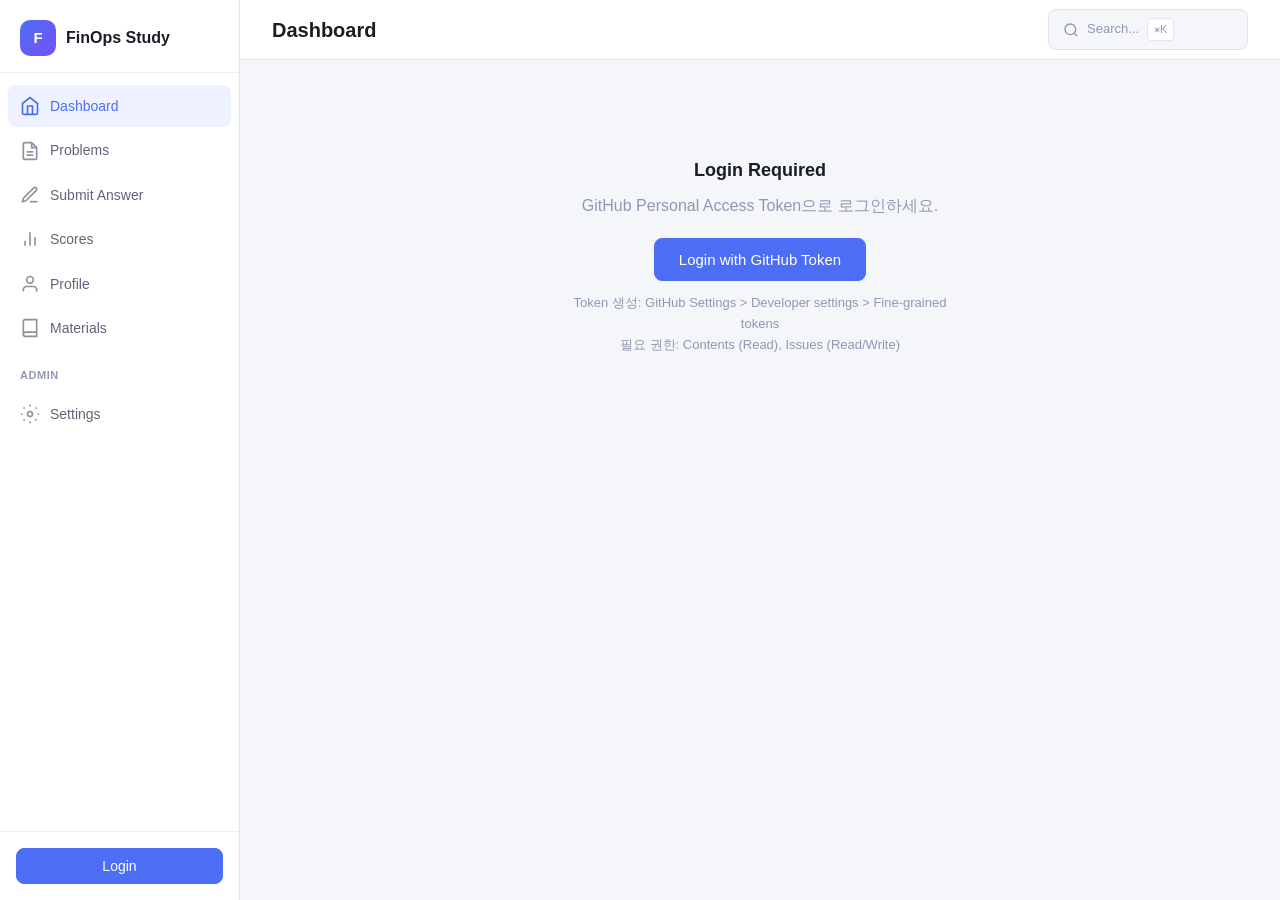
==== platform/frontend/index.html @ 5389b480 "Restructure repo: weeks/ + members/ + platform/ Root now shows only: - weeks/       — study material" ====
<!DOCTYPE html>
<html lang="ko">
<head>
  <meta charset="UTF-8">
  <meta name="viewport" content="width=device-width, initial-scale=1.0">
  <title>FinOps Study</title>
  <link rel="stylesheet" href="css/style.css">
</head>
<body>
  <div class="layout">
    <!-- Sidebar -->
    <aside class="sidebar">
      <div class="sidebar-brand">
        <div class="brand-icon">F</div>
        <span class="brand-text">FinOps Study</span>
      </div>
      <nav class="sidebar-nav">
        <a href="index.html" class="sidebar-link active">
          <svg viewBox="0 0 24 24" fill="none" stroke="currentColor" stroke-width="2"><path d="M3 9l9-7 9 7v11a2 2 0 0 1-2 2H5a2 2 0 0 1-2-2z"/><polyline points="9 22 9 12 15 12 15 22"/></svg>
          Dashboard
        </a>
        <a href="problems.html" class="sidebar-link">
          <svg viewBox="0 0 24 24" fill="none" stroke="currentColor" stroke-width="2"><path d="M14 2H6a2 2 0 0 0-2 2v16a2 2 0 0 0 2 2h12a2 2 0 0 0 2-2V8z"/><polyline points="14 2 14 8 20 8"/><line x1="16" y1="13" x2="8" y2="13"/><line x1="16" y1="17" x2="8" y2="17"/></svg>
          Problems
        </a>
        <a href="submit.html" class="sidebar-link">
          <svg viewBox="0 0 24 24" fill="none" stroke="currentColor" stroke-width="2"><path d="M12 20h9"/><path d="M16.5 3.5a2.121 2.121 0 0 1 3 3L7 19l-4 1 1-4L16.5 3.5z"/></svg>
          Submit Answer
        </a>
        <a href="scores.html" class="sidebar-link">
          <svg viewBox="0 0 24 24" fill="none" stroke="currentColor" stroke-width="2"><path d="M18 20V10"/><path d="M12 20V4"/><path d="M6 20v-6"/></svg>
          Scores
        </a>
        <a href="profile.html" class="sidebar-link">
          <svg viewBox="0 0 24 24" fill="none" stroke="currentColor" stroke-width="2"><path d="M20 21v-2a4 4 0 0 0-4-4H8a4 4 0 0 0-4 4v2"/><circle cx="12" cy="7" r="4"/></svg>
          Profile
        </a>
        <a href="materials.html" class="sidebar-link">
          <svg viewBox="0 0 24 24" fill="none" stroke="currentColor" stroke-width="2"><path d="M4 19.5A2.5 2.5 0 0 1 6.5 17H20"/><path d="M6.5 2H20v20H6.5A2.5 2.5 0 0 1 4 19.5v-15A2.5 2.5 0 0 1 6.5 2z"/></svg>
          Materials
        </a>
        <div class="sidebar-section-label">Admin</div>
        <a href="admin.html" class="sidebar-link">
          <svg viewBox="0 0 24 24" fill="none" stroke="currentColor" stroke-width="2"><circle cx="12" cy="12" r="3"/><path d="M12 1v2M12 21v2M4.22 4.22l1.42 1.42M18.36 18.36l1.42 1.42M1 12h2M21 12h2M4.22 19.78l1.42-1.42M18.36 5.64l1.42-1.42"/></svg>
          Settings
        </a>
      </nav>
      <div class="sidebar-footer" id="auth-area">
        <!-- Filled by JS -->
      </div>
    </aside>

    <!-- Main -->
    <div class="main">
      <header class="topbar">
        <div class="topbar-left">
          <h1>Dashboard</h1>
        </div>
        <div class="topbar-right">
          <div class="search-box">
            <svg width="16" height="16" viewBox="0 0 24 24" fill="none" stroke="currentColor" stroke-width="2"><circle cx="11" cy="11" r="8"/><line x1="21" y1="21" x2="16.65" y2="16.65"/></svg>
            Search...
            <kbd>&#8984;K</kbd>
          </div>
        </div>
      </header>

      <div class="content">
        <div id="dashboard-loading" class="loading">
          <div class="spinner"></div>
          <p>Loading...</p>
        </div>

        <!-- Login Required -->
        <div id="login-prompt" style="display:none;">
          <div class="empty-state">
            <h3>Login Required</h3>
            <p>GitHub Personal Access Token으로 로그인하세요.</p>
            <button onclick="showLoginModal()" class="btn btn-primary btn-lg" style="margin-top:20px;">Login with GitHub Token</button>
            <p style="margin-top:12px; font-size:13px;">
              Token 생성: GitHub Settings &gt; Developer settings &gt; Fine-grained tokens<br>
              필요 권한: Contents (Read), Issues (Read/Write)
            </p>
          </div>
        </div>

        <!-- Dashboard Content -->
        <div id="dashboard-content" style="display:none;">
          <div class="stats-row" id="stats-row"></div>

          <!-- Info Banner -->
          <div class="info-banner">
            <svg width="20" height="20" viewBox="0 0 24 24" fill="none" stroke="currentColor" stroke-width="2"><circle cx="12" cy="12" r="10"/><line x1="12" y1="16" x2="12" y2="12"/><line x1="12" y1="8" x2="12.01" y2="8"/></svg>
            <div>매주 새로운 FinOps 문제가 배정됩니다. <strong>Problems</strong>에서 문제를 확인하고, <strong>Submit Answer</strong>에서 답안을 제출하세요. 정답 공개일에 자동 채점됩니다.</div>
          </div>

          <!-- Tabs -->
          <div class="tabs" id="week-tabs">
            <div class="tab active" data-filter="active">
              <svg viewBox="0 0 24 24" fill="none" stroke="currentColor" stroke-width="2"><rect x="3" y="4" width="18" height="18" rx="2" ry="2"/><line x1="16" y1="2" x2="16" y2="6"/><line x1="8" y1="2" x2="8" y2="6"/></svg>
              Active Weeks <span class="tab-count" id="active-count"></span>
            </div>
            <div class="tab" data-filter="revealed">
              <svg viewBox="0 0 24 24" fill="none" stroke="currentColor" stroke-width="2"><polyline points="20 6 9 17 4 12"/></svg>
              Revealed <span class="tab-count" id="revealed-count"></span>
            </div>
          </div>

          <!-- Week Cards -->
          <div class="grid grid-3" id="weeks-grid"></div>
        </div>
      </div>
    </div>
  </div>

  <!-- Login Modal -->
  <div class="modal-overlay" id="login-modal">
    <div class="modal">
      <h2>GitHub Login</h2>
      <div class="form-group">
        <label for="token-input">Personal Access Token</label>
        <input type="password" id="token-input" placeholder="ghp_xxxxxxxxxxxx">
        <p class="form-hint">GitHub에서 발급한 토큰을 입력하세요.</p>
      </div>
      <p id="login-error" class="error" style="color:var(--red); font-size:13px;"></p>
      <div style="display:flex; gap:8px; justify-content:flex-end; margin-top:20px;">
        <button onclick="hideLoginModal()" class="btn">Cancel</button>
        <button onclick="handleLogin()" class="btn btn-primary">Login</button>
      </div>
    </div>
  </div>

  <script src="js/app.js"></script>
  <script>
    const GRADIENTS = ['grad-teal', 'grad-blue', 'grad-purple', 'grad-orange', 'grad-pink', 'grad-green'];

    document.addEventListener('DOMContentLoaded', async () => {
      await APP.init();
      const loading = document.getElementById('dashboard-loading');

      if (!APP.isLoggedIn()) {
        loading.style.display = 'none';
        document.getElementById('login-prompt').style.display = 'block';
        return;
      }

      try {
        const weekFiles = await APP.listDir('platform/config/weeks');
        const weeks = [];
        for (const f of weekFiles) {
          if (f.name.endsWith('.yaml')) {
            try { weeks.push(await APP.getYAML(`platform/config/weeks/${f.name}`)); } catch {}
          }
        }

        let memberCount = 0;
        try {
          const m = await APP.getFileContent('platform/config/members.yaml');
          memberCount = (m.match(/- username:/g) || []).length;
        } catch {}

        const today = new Date().toISOString().split('T')[0];
        const revealed = weeks.filter(w => w.reveal_date && w.reveal_date <= today);
        const active = weeks.filter(w => !w.reveal_date || w.reveal_date > today);

        // Stats
        document.getElementById('stats-row').innerHTML = `
          <div class="stat-card"><div class="stat-value">${weeks.length}</div><div class="stat-label">Total Weeks</div></div>
          <div class="stat-card"><div class="stat-value">${memberCount}</div><div class="stat-label">Members</div></div>
          <div class="stat-card"><div class="stat-value">${active.length}</div><div class="stat-label">Active</div></div>
          <div class="stat-card"><div class="stat-value">${revealed.length}</div><div class="stat-label">Revealed</div></div>
        `;

        document.getElementById('active-count').textContent = `(${active.length})`;
        document.getElementById('revealed-count').textContent = `(${revealed.length})`;

        // Render cards
        renderWeekCards(weeks, today);

        // Tab switching
        document.querySelectorAll('#week-tabs .tab').forEach(tab => {
          tab.addEventListener('click', () => {
            document.querySelectorAll('#week-tabs .tab').forEach(t => t.classList.remove('active'));
            tab.classList.add('active');
            renderWeekCards(weeks, today, tab.dataset.filter);
          });
        });

        loading.style.display = 'none';
        document.getElementById('dashboard-content').style.display = 'block';
      } catch (e) {
        loading.innerHTML = `<div class="alert alert-error">${escapeHtml(e.message)}</div>`;
      }
    });

    function renderWeekCards(weeks, today, filter = 'active') {
      const grid = document.getElementById('weeks-grid');
      const filtered = weeks.filter(w => {
        const isRevealed = w.reveal_date && w.reveal_date <= today;
        return filter === 'revealed' ? isRevealed : !isRevealed;
      });

      if (!filtered.length) {
        grid.innerHTML = `<div class="empty-state" style="grid-column:1/-1;"><h3>No weeks</h3><p>${filter === 'revealed' ? '아직 공개된 주차가 없습니다.' : '새 주차가 곧 추가됩니다.'}</p></div>`;
        return;
      }

      grid.innerHTML = filtered.map((w, i) => {
        const grad = GRADIENTS[((w.week || i) - 1) % GRADIENTS.length];
        const isRevealed = w.reveal_date && w.reveal_date <= today;
        return `
          <a href="problems.html?week=${w.week}" class="card card-gradient" style="text-decoration:none; color:inherit;">
            <div class="card-cover ${grad}">
              <span class="cover-badge">${w.level || 'L1'}</span>
              <div class="cover-label">Week ${w.week}</div>
              <div class="cover-title">${escapeHtml(w.description || `${w.level} Problems`)}</div>
            </div>
            <div class="card-meta">
              <span class="meta-item">
                <svg width="14" height="14" viewBox="0 0 24 24" fill="none" stroke="currentColor" stroke-width="2"><path d="M14 2H6a2 2 0 0 0-2 2v16a2 2 0 0 0 2 2h12a2 2 0 0 0 2-2V8z"/></svg>
                ${w.num_problems || 3} problems
              </span>
              <span class="meta-item">
                <svg width="14" height="14" viewBox="0 0 24 24" fill="none" stroke="currentColor" stroke-width="2"><rect x="3" y="4" width="18" height="18" rx="2" ry="2"/><line x1="16" y1="2" x2="16" y2="6"/><line x1="8" y1="2" x2="8" y2="6"/></svg>
                Reveal: ${formatDate(w.reveal_date)}
              </span>
            </div>
            <div class="card-actions">
              <span class="badge ${isRevealed ? 'badge-revealed' : 'badge-pending'}">${isRevealed ? 'Revealed' : 'Pending'}</span>
              <span class="arrow">&rarr;</span>
            </div>
          </a>
        `;
      }).join('');
    }
  </script>
</body>
</html>
---- platform/frontend/css/style.css ----
/* ── Reset & Base ── */
*, *::before, *::after { box-sizing: border-box; margin: 0; padding: 0; }

:root {
  --bg: #f5f6fa;
  --bg-white: #ffffff;
  --bg-hover: #f0f1f5;
  --border: #e2e5ee;
  --border-light: #eceef4;
  --text: #1a1d26;
  --text-secondary: #5f6577;
  --text-muted: #9098b1;
  --primary: #4c6ef5;
  --primary-light: #eef1ff;
  --primary-dark: #3b5bdb;
  --green: #12b886;
  --green-light: #e6fcf5;
  --red: #fa5252;
  --red-light: #fff5f5;
  --orange: #fd7e14;
  --orange-light: #fff9db;
  --purple: #7950f2;
  --teal: #20c997;
  --radius: 12px;
  --radius-sm: 8px;
  --radius-xs: 6px;
  --shadow-sm: 0 1px 3px rgba(0,0,0,0.04), 0 1px 2px rgba(0,0,0,0.06);
  --shadow: 0 2px 8px rgba(0,0,0,0.06), 0 0 1px rgba(0,0,0,0.08);
  --shadow-lg: 0 8px 24px rgba(0,0,0,0.08), 0 0 1px rgba(0,0,0,0.08);
  --font: 'Inter', -apple-system, BlinkMacSystemFont, 'Segoe UI', Helvetica, Arial, sans-serif;
  --mono: 'SF Mono', 'Fira Code', 'JetBrains Mono', Consolas, monospace;
  --sidebar-w: 240px;
  --topbar-h: 60px;
}

@import url('https://fonts.googleapis.com/css2?family=Inter:wght@400;500;600;700&display=swap');

body {
  font-family: var(--font);
  background: var(--bg);
  color: var(--text);
  line-height: 1.6;
  min-height: 100vh;
  display: flex;
}

a { color: var(--primary); text-decoration: none; }
a:hover { color: var(--primary-dark); }

/* ── Layout: Sidebar + Main ── */
.layout {
  display: flex;
  width: 100%;
  min-height: 100vh;
}

/* ── Sidebar ── */
.sidebar {
  width: var(--sidebar-w);
  background: var(--bg-white);
  border-right: 1px solid var(--border);
  display: flex;
  flex-direction: column;
  position: fixed;
  top: 0;
  left: 0;
  bottom: 0;
  z-index: 100;
}

.sidebar-brand {
  padding: 20px 20px 16px;
  display: flex;
  align-items: center;
  gap: 10px;
  border-bottom: 1px solid var(--border-light);
}

.sidebar-brand .brand-icon {
  width: 36px;
  height: 36px;
  border-radius: 10px;
  background: linear-gradient(135deg, #4c6ef5, #7950f2);
  display: flex;
  align-items: center;
  justify-content: center;
  color: #fff;
  font-weight: 700;
  font-size: 15px;
}

.sidebar-brand .brand-text {
  font-weight: 700;
  font-size: 16px;
  color: var(--text);
}

.sidebar-nav {
  flex: 1;
  padding: 12px 8px;
  display: flex;
  flex-direction: column;
  gap: 2px;
}

.sidebar-section-label {
  font-size: 11px;
  font-weight: 600;
  text-transform: uppercase;
  letter-spacing: 0.05em;
  color: var(--text-muted);
  padding: 16px 12px 6px;
}

.sidebar-link {
  display: flex;
  align-items: center;
  gap: 10px;
  padding: 10px 12px;
  border-radius: var(--radius-sm);
  font-size: 14px;
  font-weight: 500;
  color: var(--text-secondary);
  transition: all 0.15s ease;
  cursor: pointer;
}

.sidebar-link:hover {
  background: var(--bg-hover);
  color: var(--text);
  text-decoration: none;
}

.sidebar-link.active {
  background: var(--primary-light);
  color: var(--primary);
}

.sidebar-link svg {
  width: 20px;
  height: 20px;
  flex-shrink: 0;
  opacity: 0.7;
}

.sidebar-link.active svg { opacity: 1; }

.sidebar-footer {
  padding: 16px;
  border-top: 1px solid var(--border-light);
}

.sidebar-user {
  display: flex;
  align-items: center;
  gap: 10px;
  padding: 8px;
  border-radius: var(--radius-sm);
}

.sidebar-user .avatar {
  width: 32px;
  height: 32px;
  border-radius: 50%;
  background: linear-gradient(135deg, #4c6ef5, #7950f2);
  display: flex;
  align-items: center;
  justify-content: center;
  color: #fff;
  font-weight: 600;
  font-size: 13px;
}

.sidebar-user .user-info {
  flex: 1;
  min-width: 0;
}

.sidebar-user .user-name {
  font-size: 13px;
  font-weight: 600;
  color: var(--text);
  white-space: nowrap;
  overflow: hidden;
  text-overflow: ellipsis;
}

.sidebar-user .user-role {
  font-size: 11px;
  color: var(--text-muted);
}

/* ── Main Content ── */
.main {
  flex: 1;
  margin-left: var(--sidebar-w);
  min-height: 100vh;
}

/* ── Top Bar ── */
.topbar {
  height: var(--topbar-h);
  background: var(--bg-white);
  border-bottom: 1px solid var(--border);
  display: flex;
  align-items: center;
  justify-content: space-between;
  padding: 0 32px;
  position: sticky;
  top: 0;
  z-index: 50;
}

.topbar-left {
  display: flex;
  align-items: center;
  gap: 8px;
}

.topbar-left h1 {
  font-size: 20px;
  font-weight: 700;
}

.topbar-right {
  display: flex;
  align-items: center;
  gap: 12px;
}

.search-box {
  display: flex;
  align-items: center;
  gap: 8px;
  padding: 8px 14px;
  background: var(--bg);
  border: 1px solid var(--border);
  border-radius: var(--radius-sm);
  color: var(--text-muted);
  font-size: 13px;
  min-width: 200px;
}

.search-box kbd {
  font-family: var(--font);
  font-size: 11px;
  padding: 2px 6px;
  background: var(--bg-white);
  border: 1px solid var(--border);
  border-radius: 4px;
  color: var(--text-muted);
}

.topbar-icon {
  width: 36px;
  height: 36px;
  border-radius: var(--radius-sm);
  display: flex;
  align-items: center;
  justify-content: center;
  color: var(--text-secondary);
  cursor: pointer;
  transition: background 0.15s;
}

.topbar-icon:hover { background: var(--bg-hover); }

/* ── Content Area ── */
.content { padding: 32px; }

/* ── Buttons ── */
.btn {
  display: inline-flex;
  align-items: center;
  justify-content: center;
  gap: 6px;
  padding: 9px 18px;
  font-size: 14px;
  font-weight: 500;
  font-family: var(--font);
  border: 1px solid var(--border);
  border-radius: var(--radius-sm);
  background: var(--bg-white);
  color: var(--text);
  cursor: pointer;
  transition: all 0.15s ease;
  white-space: nowrap;
}

.btn:hover { background: var(--bg-hover); border-color: #ccc; }
.btn-sm { padding: 6px 12px; font-size: 13px; border-radius: var(--radius-xs); }
.btn-lg { padding: 12px 24px; font-size: 15px; }

.btn-primary {
  background: var(--primary);
  border-color: var(--primary);
  color: #fff;
}
.btn-primary:hover { background: var(--primary-dark); border-color: var(--primary-dark); }

.btn-green {
  background: var(--green);
  border-color: var(--green);
  color: #fff;
}
.btn-green:hover { background: #0ca678; }

.btn-ghost {
  background: transparent;
  border-color: transparent;
  color: var(--text-secondary);
}
.btn-ghost:hover { background: var(--bg-hover); }

.btn[disabled] { opacity: 0.5; cursor: not-allowed; }

/* ── Cards ── */
.card {
  background: var(--bg-white);
  border: 1px solid var(--border);
  border-radius: var(--radius);
  overflow: hidden;
  box-shadow: var(--shadow-sm);
  transition: box-shadow 0.2s ease;
}

.card:hover { box-shadow: var(--shadow); }

.card-body { padding: 20px; }
.card-body-lg { padding: 24px; }

.card-header-bar {
  display: flex;
  align-items: center;
  justify-content: space-between;
  padding: 16px 20px;
  border-bottom: 1px solid var(--border-light);
}

/* Gradient card headers (CupixWorks style) */
.card-gradient {
  position: relative;
  overflow: hidden;
}

.card-gradient .card-cover {
  height: 100px;
  padding: 20px;
  display: flex;
  flex-direction: column;
  justify-content: flex-end;
  position: relative;
}

.card-cover .cover-label {
  font-size: 12px;
  opacity: 0.85;
  color: #fff;
}

.card-cover .cover-title {
  font-size: 18px;
  font-weight: 700;
  color: #fff;
  margin-top: 2px;
}

.card-cover .cover-badge {
  position: absolute;
  top: 12px;
  right: 12px;
  padding: 3px 10px;
  font-size: 11px;
  font-weight: 600;
  text-transform: uppercase;
  letter-spacing: 0.04em;
  color: #fff;
  background: rgba(255,255,255,0.2);
  backdrop-filter: blur(8px);
  border-radius: 20px;
}

.grad-teal { background: linear-gradient(135deg, #12b886, #20c997); }
.grad-blue { background: linear-gradient(135deg, #4c6ef5, #5c7cfa); }
.grad-purple { background: linear-gradient(135deg, #7950f2, #9775fa); }
.grad-orange { background: linear-gradient(135deg, #fd7e14, #ffa94d); }
.grad-pink { background: linear-gradient(135deg, #e64980, #f06595); }
.grad-green { background: linear-gradient(135deg, #2b8a3e, #51cf66); }

.card-gradient .card-meta {
  padding: 14px 20px;
  display: flex;
  align-items: center;
  gap: 16px;
  font-size: 13px;
  color: var(--text-muted);
  border-bottom: 1px solid var(--border-light);
}

.card-gradient .card-meta svg { width: 14px; height: 14px; }

.card-gradient .card-actions {
  padding: 12px 20px;
  display: flex;
  align-items: center;
  justify-content: space-between;
  font-size: 13px;
  color: var(--text-muted);
}

.card-gradient .card-actions .arrow {
  color: var(--text-muted);
  transition: transform 0.2s;
}

.card-gradient:hover .card-actions .arrow { transform: translateX(4px); }

/* ── Badges ── */
.badge {
  display: inline-flex;
  align-items: center;
  gap: 4px;
  padding: 3px 10px;
  font-size: 12px;
  font-weight: 600;
  border-radius: 20px;
}

.badge-L1 { background: #dbeafe; color: #1d4ed8; }
.badge-L2 { background: #fef3c7; color: #b45309; }
.badge-L3 { background: #fce7f3; color: #be185d; }
.badge-admin { background: #ede9fe; color: var(--purple); }
.badge-revealed { background: var(--green-light); color: #087f5b; }
.badge-pending { background: var(--orange-light); color: #e67700; }
.badge-submitted { background: #dbeafe; color: #1d4ed8; }

/* ── Info Banner ── */
.info-banner {
  display: flex;
  align-items: flex-start;
  gap: 12px;
  padding: 14px 18px;
  background: var(--primary-light);
  border: 1px solid #d0d7ff;
  border-radius: var(--radius-sm);
  font-size: 14px;
  color: var(--text-secondary);
  margin-bottom: 24px;
}

.info-banner svg { flex-shrink: 0; color: var(--primary); margin-top: 2px; }

/* ── Tabs (pill-style) ── */
.tabs {
  display: inline-flex;
  gap: 4px;
  padding: 4px;
  background: var(--bg);
  border: 1px solid var(--border);
  border-radius: var(--radius-sm);
  margin-bottom: 24px;
}

.tab {
  display: inline-flex;
  align-items: center;
  gap: 6px;
  padding: 8px 16px;
  font-size: 14px;
  font-weight: 500;
  color: var(--text-secondary);
  border-radius: var(--radius-xs);
  cursor: pointer;
  transition: all 0.15s ease;
  white-space: nowrap;
}

.tab:hover { color: var(--text); background: var(--bg-white); }
.tab.active { color: var(--text); background: var(--bg-white); box-shadow: var(--shadow-sm); }

.tab svg { width: 16px; height: 16px; }
.tab .tab-count { font-size: 12px; color: var(--text-muted); }

/* ── Tables ── */
table {
  width: 100%;
  border-collapse: collapse;
  font-size: 14px;
}

th, td {
  padding: 12px 16px;
  text-align: left;
  border-bottom: 1px solid var(--border-light);
}

th {
  font-weight: 600;
  font-size: 12px;
  text-transform: uppercase;
  letter-spacing: 0.04em;
  color: var(--text-muted);
  background: var(--bg);
}

tr:hover td { background: #fafbfd; }

/* ── Forms ── */
.form-group { margin-bottom: 20px; }

.form-group label {
  display: block;
  font-size: 13px;
  font-weight: 600;
  margin-bottom: 6px;
  color: var(--text);
}

.form-hint {
  font-size: 12px;
  color: var(--text-muted);
  margin-top: 4px;
}

input[type="text"],
input[type="number"],
input[type="date"],
input[type="password"],
textarea,
select {
  width: 100%;
  padding: 10px 14px;
  font-size: 14px;
  font-family: var(--font);
  background: var(--bg-white);
  color: var(--text);
  border: 1px solid var(--border);
  border-radius: var(--radius-sm);
  transition: border-color 0.15s, box-shadow 0.15s;
}

input:focus, textarea:focus, select:focus {
  outline: none;
  border-color: var(--primary);
  box-shadow: 0 0 0 3px rgba(76, 110, 245, 0.1);
}

textarea { min-height: 120px; resize: vertical; }

/* ── Code blocks ── */
pre {
  background: #1e1e2e;
  border-radius: var(--radius-sm);
  padding: 20px;
  overflow-x: auto;
  font-family: var(--mono);
  font-size: 13px;
  line-height: 1.6;
  color: #cdd6f4;
  margin: 0;
}

code {
  font-family: var(--mono);
  font-size: 13px;
  background: var(--bg);
  padding: 2px 6px;
  border-radius: 4px;
  color: var(--primary);
}

pre code { background: none; padding: 0; color: inherit; }

/* ── Modal ── */
.modal-overlay {
  display: none;
  position: fixed;
  inset: 0;
  background: rgba(0, 0, 0, 0.4);
  backdrop-filter: blur(4px);
  z-index: 200;
  align-items: center;
  justify-content: center;
}

.modal-overlay.active { display: flex; }

.modal {
  background: var(--bg-white);
  border-radius: var(--radius);
  padding: 28px;
  width: 100%;
  max-width: 420px;
  box-shadow: var(--shadow-lg);
}

.modal h2 { font-size: 18px; margin-bottom: 20px; }
.modal .error { color: var(--red); font-size: 13px; margin-top: 8px; }

/* ── Grid ── */
.grid { display: grid; gap: 20px; }
.grid-2 { grid-template-columns: repeat(auto-fill, minmax(300px, 1fr)); }
.grid-3 { grid-template-columns: repeat(auto-fill, minmax(320px, 1fr)); }

/* ── Stats Row ── */
.stats-row {
  display: grid;
  grid-template-columns: repeat(auto-fit, minmax(160px, 1fr));
  gap: 16px;
  margin-bottom: 28px;
}

.stat-card {
  background: var(--bg-white);
  border: 1px solid var(--border);
  border-radius: var(--radius);
  padding: 20px;
  text-align: center;
}

.stat-card .stat-value {
  font-size: 32px;
  font-weight: 700;
  color: var(--text);
  line-height: 1.2;
}

.stat-card .stat-label {
  font-size: 12px;
  font-weight: 500;
  color: var(--text-muted);
  margin-top: 4px;
  text-transform: uppercase;
  letter-spacing: 0.04em;
}

/* ── Progress bar ── */
.progress-bar {
  height: 6px;
  background: var(--bg);
  border-radius: 3px;
  overflow: hidden;
}

.progress-bar .fill {
  height: 100%;
  border-radius: 3px;
  transition: width 0.4s ease;
}

.fill-green { background: var(--green); }
.fill-orange { background: var(--orange); }
.fill-red { background: var(--red); }
.fill-blue { background: var(--primary); }

/* ── Loading ── */
.loading {
  text-align: center;
  padding: 48px;
  color: var(--text-muted);
}

.spinner {
  width: 28px;
  height: 28px;
  border: 3px solid var(--border);
  border-top-color: var(--primary);
  border-radius: 50%;
  animation: spin 0.7s linear infinite;
  margin: 0 auto 12px;
}

@keyframes spin { to { transform: rotate(360deg); } }

/* ── Alerts ── */
.alert {
  padding: 14px 18px;
  border-radius: var(--radius-sm);
  font-size: 14px;
  margin-bottom: 16px;
  display: flex;
  align-items: flex-start;
  gap: 10px;
}

.alert-info { background: var(--primary-light); border: 1px solid #d0d7ff; color: #3b5bdb; }
.alert-success { background: var(--green-light); border: 1px solid #96f2d7; color: #087f5b; }
.alert-warning { background: var(--orange-light); border: 1px solid #ffe8a3; color: #e67700; }
.alert-error { background: var(--red-light); border: 1px solid #ffc9c9; color: #c92a2a; }

/* ── Empty state ── */
.empty-state {
  text-align: center;
  padding: 64px 24px;
  color: var(--text-muted);
}

.empty-state h3 { color: var(--text); margin-bottom: 8px; font-size: 18px; }
.empty-state p { max-width: 400px; margin: 0 auto; }

/* ── Section heading ── */
.section-heading {
  font-size: 16px;
  font-weight: 700;
  color: var(--text);
  margin-bottom: 16px;
}

/* ── Two-column form grid ── */
.form-grid {
  display: grid;
  grid-template-columns: 1fr 1fr;
  gap: 16px;
}

/* ── Quick Action Buttons Row ── */
.quick-actions {
  display: flex;
  gap: 12px;
  flex-wrap: wrap;
}

/* ── Metric item ── */
.meta-item {
  display: inline-flex;
  align-items: center;
  gap: 4px;
}

/* ── Drop Zone ── */
.drop-zone {
  border: 2px dashed var(--border);
  border-radius: var(--radius);
  padding: 40px;
  text-align: center;
  cursor: pointer;
  transition: border-color 0.2s, background 0.2s;
}

.drop-zone:hover,
.drop-zone.dragover {
  border-color: var(--primary);
  background: var(--primary-light);
}

/* ── File Item ── */
.file-item {
  display: flex;
  align-items: center;
  gap: 12px;
  padding: 12px 16px;
  background: var(--bg);
  border: 1px solid var(--border);
  border-radius: var(--radius-sm);
  margin-bottom: 8px;
}

.file-item .file-icon {
  width: 36px;
  height: 36px;
  border-radius: var(--radius-xs);
  display: flex;
  align-items: center;
  justify-content: center;
  flex-shrink: 0;
}

.file-icon-md { background: #dbeafe; color: #1d4ed8; }
.file-icon-pdf { background: #fce7f3; color: #be185d; }
.file-icon-tf { background: #ede9fe; color: #7950f2; }

.file-item .file-info { flex: 1; min-width: 0; }
.file-item .file-name { font-size: 14px; font-weight: 500; white-space: nowrap; overflow: hidden; text-overflow: ellipsis; }
.file-item .file-size { font-size: 12px; color: var(--text-muted); }

.file-item .file-remove {
  width: 28px;
  height: 28px;
  border-radius: 50%;
  display: flex;
  align-items: center;
  justify-content: center;
  cursor: pointer;
  color: var(--text-muted);
  transition: background 0.15s, color 0.15s;
  border: none;
  background: none;
}

.file-item .file-remove:hover { background: var(--red-light); color: var(--red); }

/* ── Step panels ── */
.step-panel { margin-bottom: 20px; }

/* ── Responsive ── */
@media (max-width: 768px) {
  .sidebar { display: none; }
  .main { margin-left: 0; }
  .content { padding: 20px 16px; }
  .topbar { padding: 0 16px; }
  .grid-2, .grid-3 { grid-template-columns: 1fr; }
  .form-grid { grid-template-columns: 1fr; }
  .stats-row { grid-template-columns: 1fr 1fr; }
  .tabs { flex-wrap: wrap; }
}
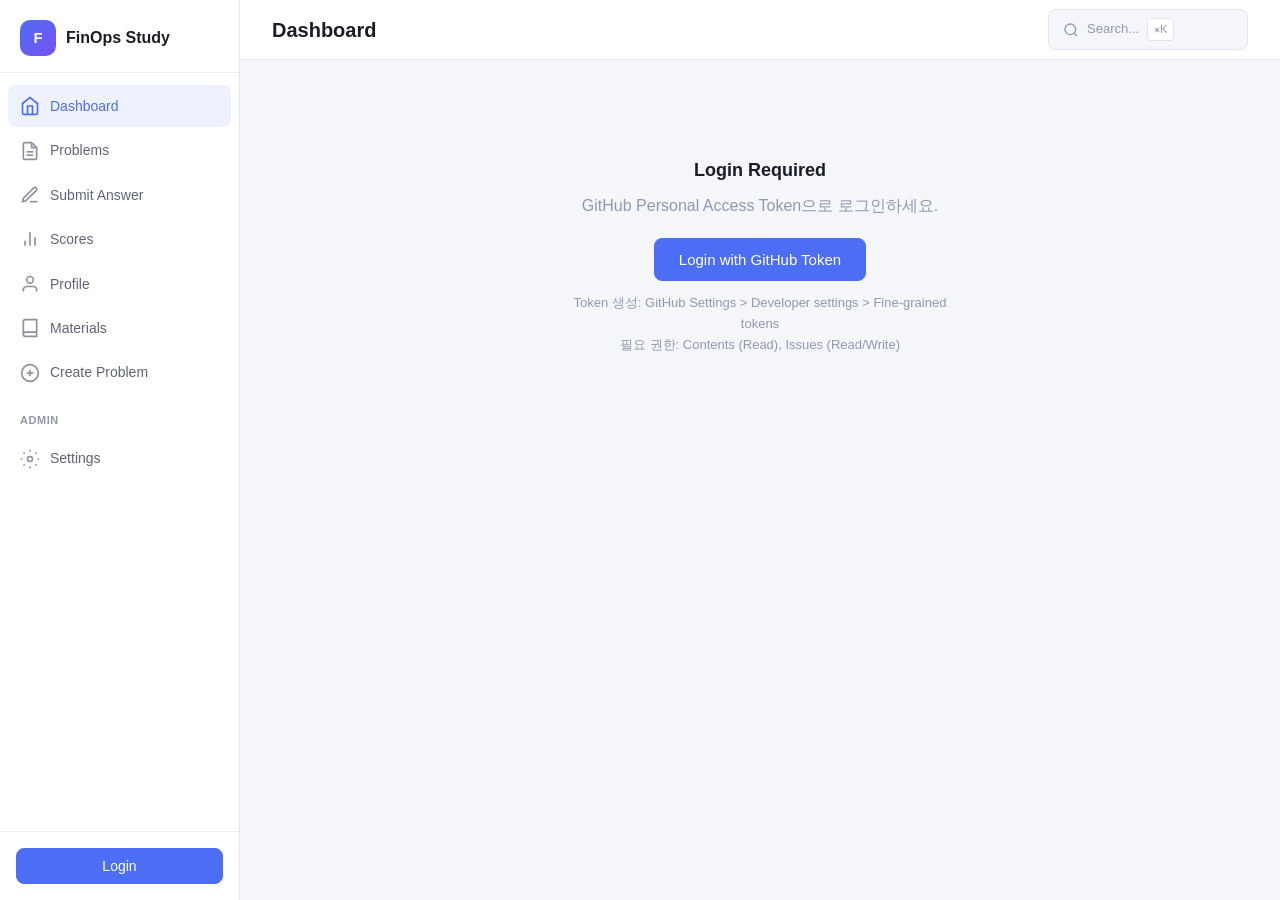
==== commit 2c4abb0b: "Add community problem creation feature - create-problem.html: form for creating problems (title, TF " ====
--- a/platform/frontend/index.html
+++ b/platform/frontend/index.html
@@ -39,6 +39,10 @@
           <svg viewBox="0 0 24 24" fill="none" stroke="currentColor" stroke-width="2"><path d="M4 19.5A2.5 2.5 0 0 1 6.5 17H20"/><path d="M6.5 2H20v20H6.5A2.5 2.5 0 0 1 4 19.5v-15A2.5 2.5 0 0 1 6.5 2z"/></svg>
           Materials
         </a>
+        <a href="create-problem.html" class="sidebar-link">
+          <svg viewBox="0 0 24 24" fill="none" stroke="currentColor" stroke-width="2"><circle cx="12" cy="12" r="10"/><line x1="12" y1="8" x2="12" y2="16"/><line x1="8" y1="12" x2="16" y2="12"/></svg>
+          Create Problem
+        </a>
         <div class="sidebar-section-label">Admin</div>
         <a href="admin.html" class="sidebar-link">
           <svg viewBox="0 0 24 24" fill="none" stroke="currentColor" stroke-width="2"><circle cx="12" cy="12" r="3"/><path d="M12 1v2M12 21v2M4.22 4.22l1.42 1.42M18.36 18.36l1.42 1.42M1 12h2M21 12h2M4.22 19.78l1.42-1.42M18.36 5.64l1.42-1.42"/></svg>
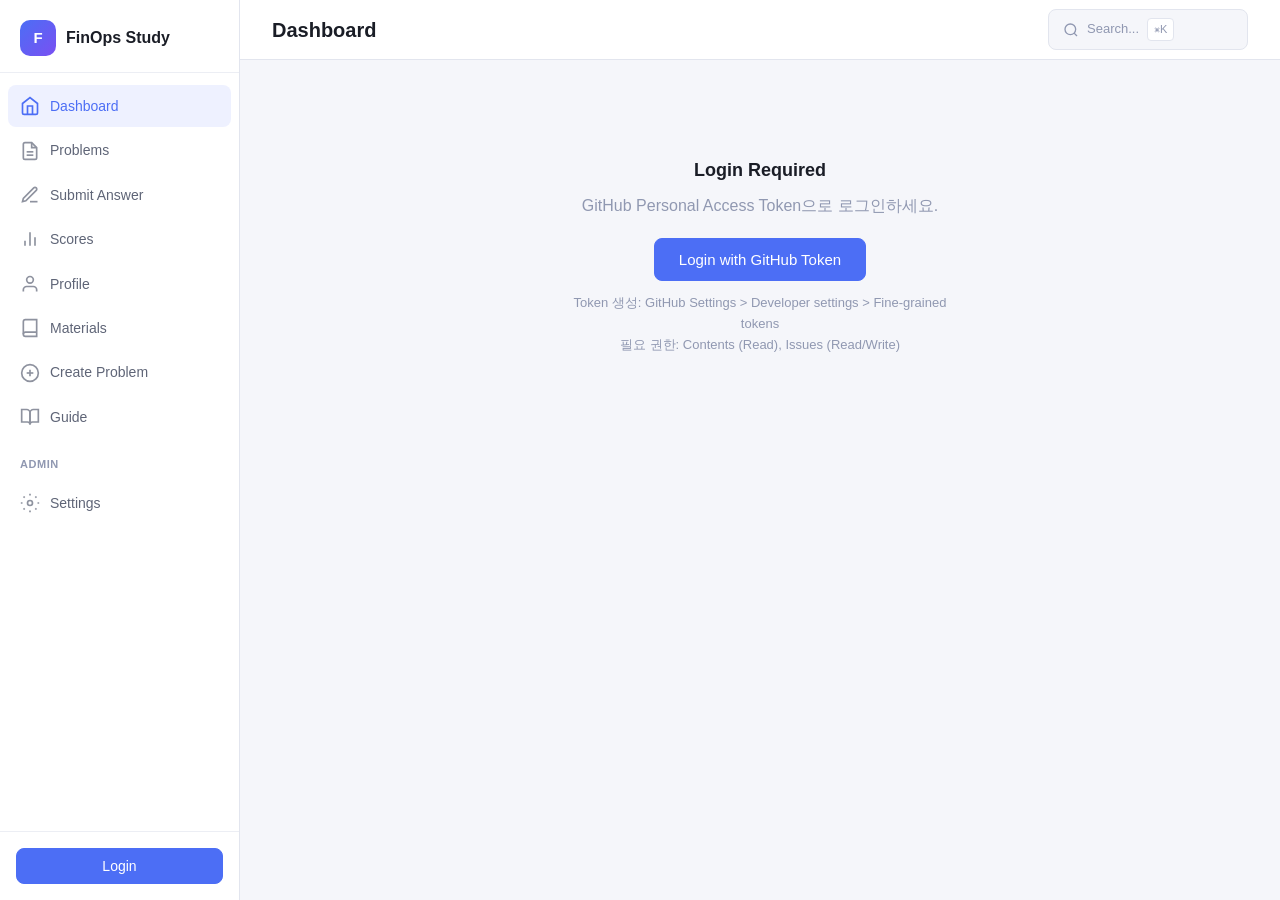
==== commit baed7d63: "Add Guide page with starter kit viewer and download - guide.html: Quick Start, file viewer with synt" ====
--- a/platform/frontend/index.html
+++ b/platform/frontend/index.html
@@ -43,6 +43,10 @@
           <svg viewBox="0 0 24 24" fill="none" stroke="currentColor" stroke-width="2"><circle cx="12" cy="12" r="10"/><line x1="12" y1="8" x2="12" y2="16"/><line x1="8" y1="12" x2="16" y2="12"/></svg>
           Create Problem
         </a>
+        <a href="guide.html" class="sidebar-link">
+          <svg viewBox="0 0 24 24" fill="none" stroke="currentColor" stroke-width="2"><path d="M2 3h6a4 4 0 0 1 4 4v14a3 3 0 0 0-3-3H2z"/><path d="M22 3h-6a4 4 0 0 0-4 4v14a3 3 0 0 1 3-3h7z"/></svg>
+          Guide
+        </a>
         <div class="sidebar-section-label">Admin</div>
         <a href="admin.html" class="sidebar-link">
           <svg viewBox="0 0 24 24" fill="none" stroke="currentColor" stroke-width="2"><circle cx="12" cy="12" r="3"/><path d="M12 1v2M12 21v2M4.22 4.22l1.42 1.42M18.36 18.36l1.42 1.42M1 12h2M21 12h2M4.22 19.78l1.42-1.42M18.36 5.64l1.42-1.42"/></svg>
